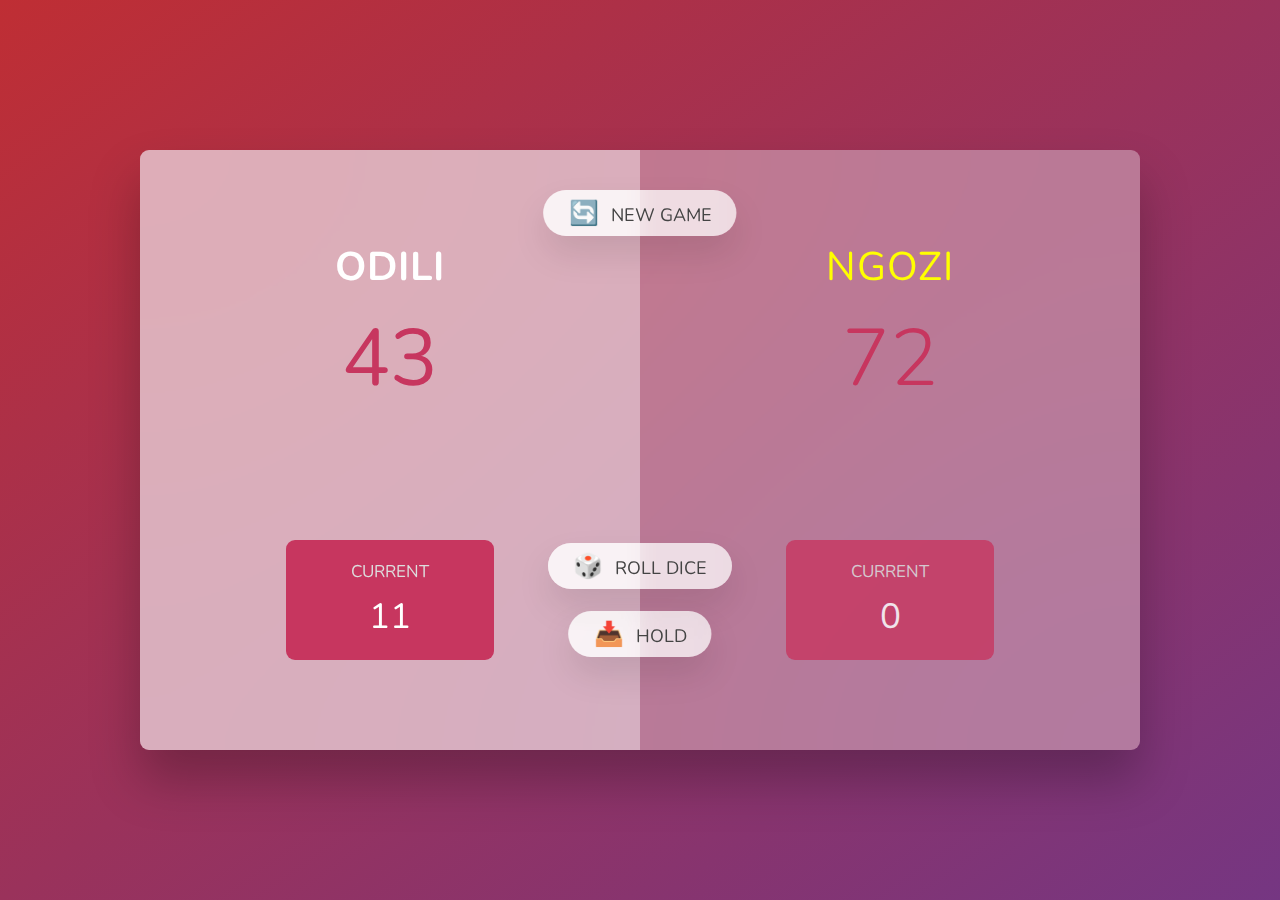
==== index.html @ 8245995d "added 3 files to the repo" ====
<!DOCTYPE html>
<html lang="en">
  <head>
    <meta charset="UTF-8" />
    <meta name="viewport" content="width=device-width, initial-scale=1.0" />
    <meta http-equiv="X-UA-Compatible" content="ie=edge" />
    <link rel="stylesheet" href="style.css" />
    <title>Pig Game</title>
  </head>  
  <body>
    <main>
      <section class="player player--0 player--active">
        <h2 class="name" id="name--0">Player 1</h2>
        <p class="score" id="score--0">43</p>
        <div class="current">
          <p class="current-label">Current</p>
          <p class="current-score" id="current--0">11</p>
        </div>
      </section>
      <section class="player player--1"> 
        <h2 class="name" id="name--1">Player 2</h2>
        <p class="score" id="score--1">72</p>
        <div class="current">
          <p class="current-label">Current</p>
          <p class="current-score" id="current--1">0</p>
        </div>
      </section>

      <img src="dice-3.png" alt="Playing dice" class="dice">
      <button class="btn btn--new">🔄 New game</button>
      <button class="btn btn--roll">🎲 Roll dice</button>
      <button class="btn btn--hold">📥 Hold</button>
    </main>
    <script src="app.js"></script> 
  </body>
</html>
---- style.css ----
@import url('https://fonts.googleapis.com/css2?family=Nunito&display=swap');

* {
  margin: 0;
  padding: 0;
  box-sizing: inherit;
}

html {
  font-size: 62.5%;
  box-sizing: border-box;
}

body {
  font-family: 'Nunito', sans-serif;
  font-weight: 400;
  height: 100vh;
  color: #333;
  background-image: linear-gradient(to top left, #753682 0%, #bf2e34 100%);
  display: flex;
  align-items: center;
  justify-content: center;
}

/* LAYOUT */
main {
  position: relative;
  width: 100rem;
  height: 60rem;
  background-color: rgba(255, 255, 255, 0.35);
  backdrop-filter: blur(200px);
  filter: blur();
  box-shadow: 0 3rem 5rem rgba(0, 0, 0, 0.25);
  border-radius: 9px;
  overflow: hidden;
  display: flex;
}

.player {
  flex: 50%;
  padding: 9rem;
  display: flex;
  flex-direction: column;
  align-items: center;
  transition: all 0.75s;
}

/* ELEMENTS */
.name {
  position: relative;
  font-size: 4rem;
  text-transform: uppercase;
  letter-spacing: 1px;
  word-spacing: 2px;
  font-weight: 300;
  margin-bottom: 1rem;
}

.score {
  font-size: 8rem;
  font-weight: 300;
  color: #c7365f;
  margin-bottom: auto;
}

.player--active {
  background-color: rgba(255, 255, 255, 0.4);
}
.player--active .name {
  font-weight: 700;
}
.player--active .score {
  font-weight: 400;
}

.player--active .current {
  opacity: 1;
}

.current {
  background-color: #c7365f;
  opacity: 0.8;
  border-radius: 9px;
  color: #fff;
  width: 65%;
  padding: 2rem;
  text-align: center;
  transition: all 0.75s;
}

.current-label {
  text-transform: uppercase;
  margin-bottom: 1rem;
  font-size: 1.7rem;
  color: #ddd;
}

.current-score {
  font-size: 3.5rem;
}

/* ABSOLUTE POSITIONED ELEMENTS */
.btn {
  position: absolute;
  left: 50%;
  transform: translateX(-50%);
  color: #444;
  background: none;
  border: none;
  font-family: inherit;
  font-size: 1.8rem;
  text-transform: uppercase;
  cursor: pointer;
  font-weight: 400;
  transition: all 0.2s;

  background-color: white;
  background-color: rgba(255, 255, 255, 0.6);
  backdrop-filter: blur(10px);

  padding: 0.7rem 2.5rem;
  border-radius: 50rem;
  box-shadow: 0 1.75rem 3.5rem rgba(0, 0, 0, 0.1);
}

.btn::first-letter {
  font-size: 2.4rem;
  display: inline-block;
  margin-right: 0.7rem;
}

.btn--new {
  top: 4rem;
}
.btn--roll {
  top: 39.3rem;
}
.btn--hold {
  top: 46.1rem;
}

.btn:active {
  transform: translate(-50%, 3px);
  box-shadow: 0 1rem 2rem rgba(0, 0, 0, 0.15);
}

.btn:focus {
  outline: none;
}

.dice {
  position: absolute;
  left: 50%;
  top: 16.5rem;
  transform: translateX(-50%);
  height: 10rem;
  box-shadow: 0 2rem 5rem rgba(0, 0, 0, 0.2);
}

.player--winner {
  background-color: #2f2f2f;
}

.player--winner .name {
  font-weight: 700;
  color: #c7365f;
}
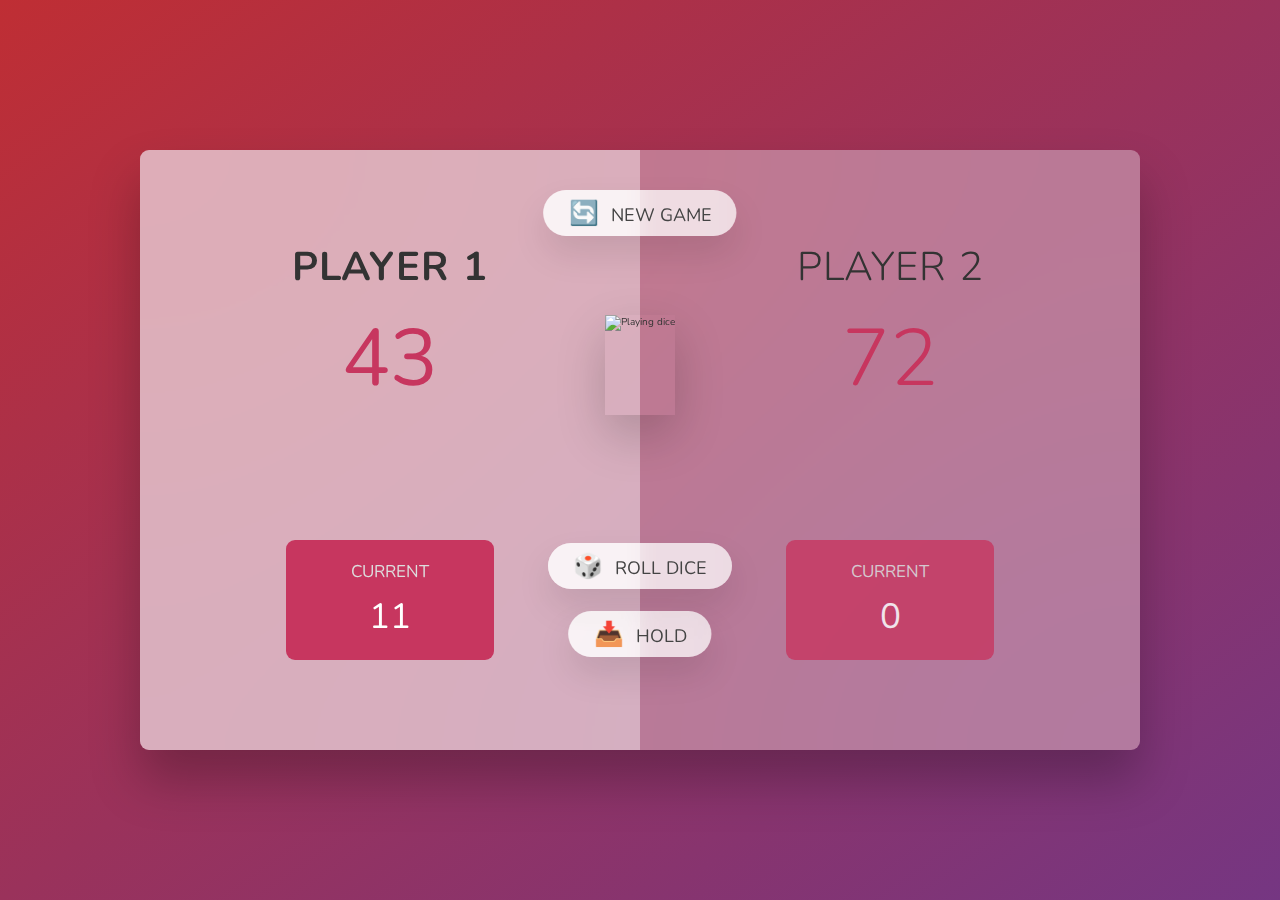
==== commit 1dd16c89: "For the purpose of building the pig game, our html file wil be index.html and not iindex.html. Sorry" ====
--- a/index.html
+++ b/index.html
@@ -23,14 +23,15 @@
         <div class="current">
           <p class="current-label">Current</p>
           <p class="current-score" id="current--1">0</p>
-        </div>
+        </div>     
       </section>
 
       <img src="dice-3.png" alt="Playing dice" class="dice">
       <button class="btn btn--new">🔄 New game</button>
       <button class="btn btn--roll">🎲 Roll dice</button>
-      <button class="btn btn--hold">📥 Hold</button>
-    </main>
+      <button class="btn btn--hold">📥 Hold</button>    
+    </main>     
     <script src="app.js"></script> 
   </body>
 </html>
+   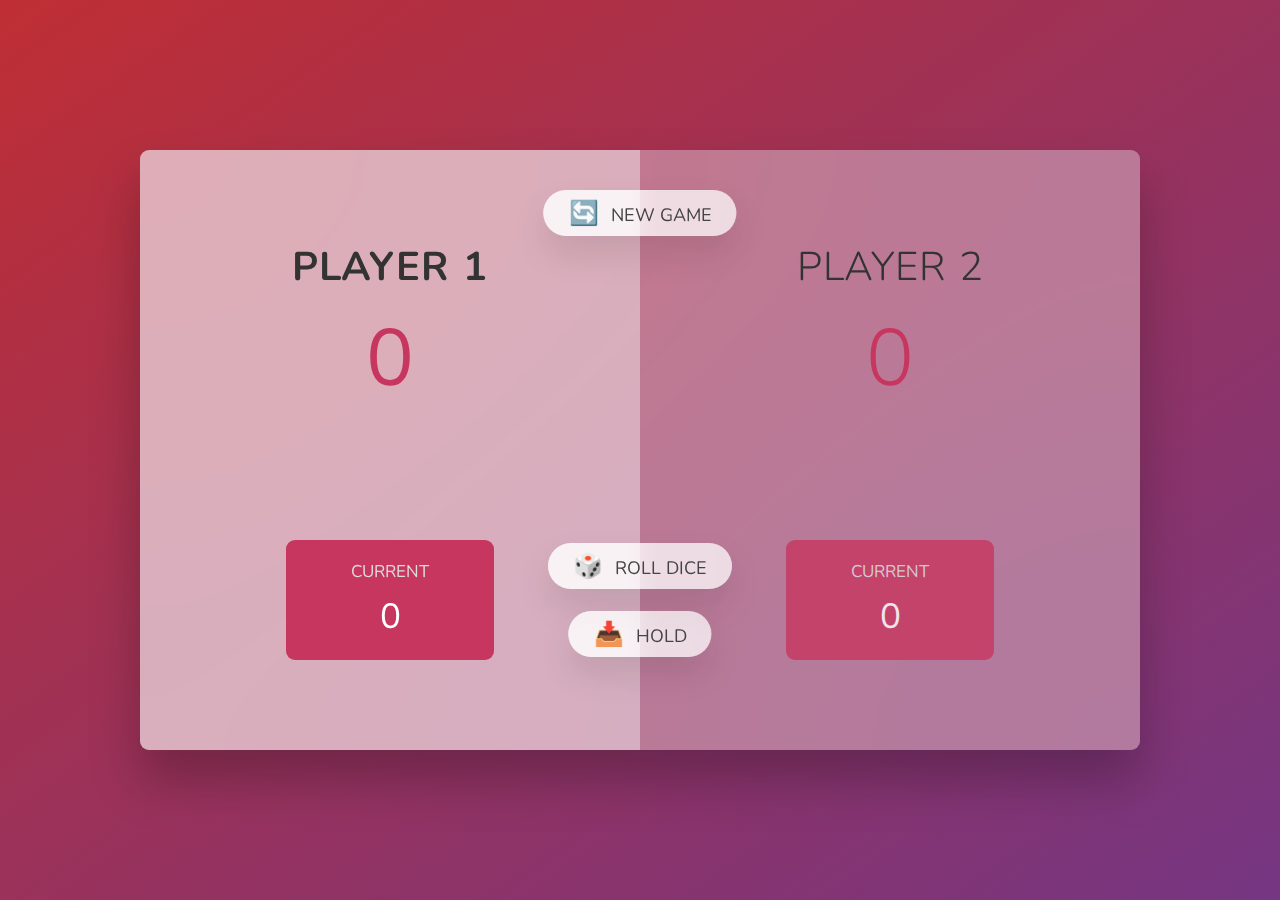
==== commit 35474656: "my bash shows me that the index file was modified and so I've got to push this file to my github" ====
--- a/index.html
+++ b/index.html
@@ -29,7 +29,7 @@
       <img src="dice-3.png" alt="Playing dice" class="dice">
       <button class="btn btn--new">🔄 New game</button>
       <button class="btn btn--roll">🎲 Roll dice</button>
-      <button class="btn btn--hold">📥 Hold</button>    
+      <button class="btn btn--hold">📥 Hold</button>     
     </main>     
     <script src="app.js"></script> 
   </body>
